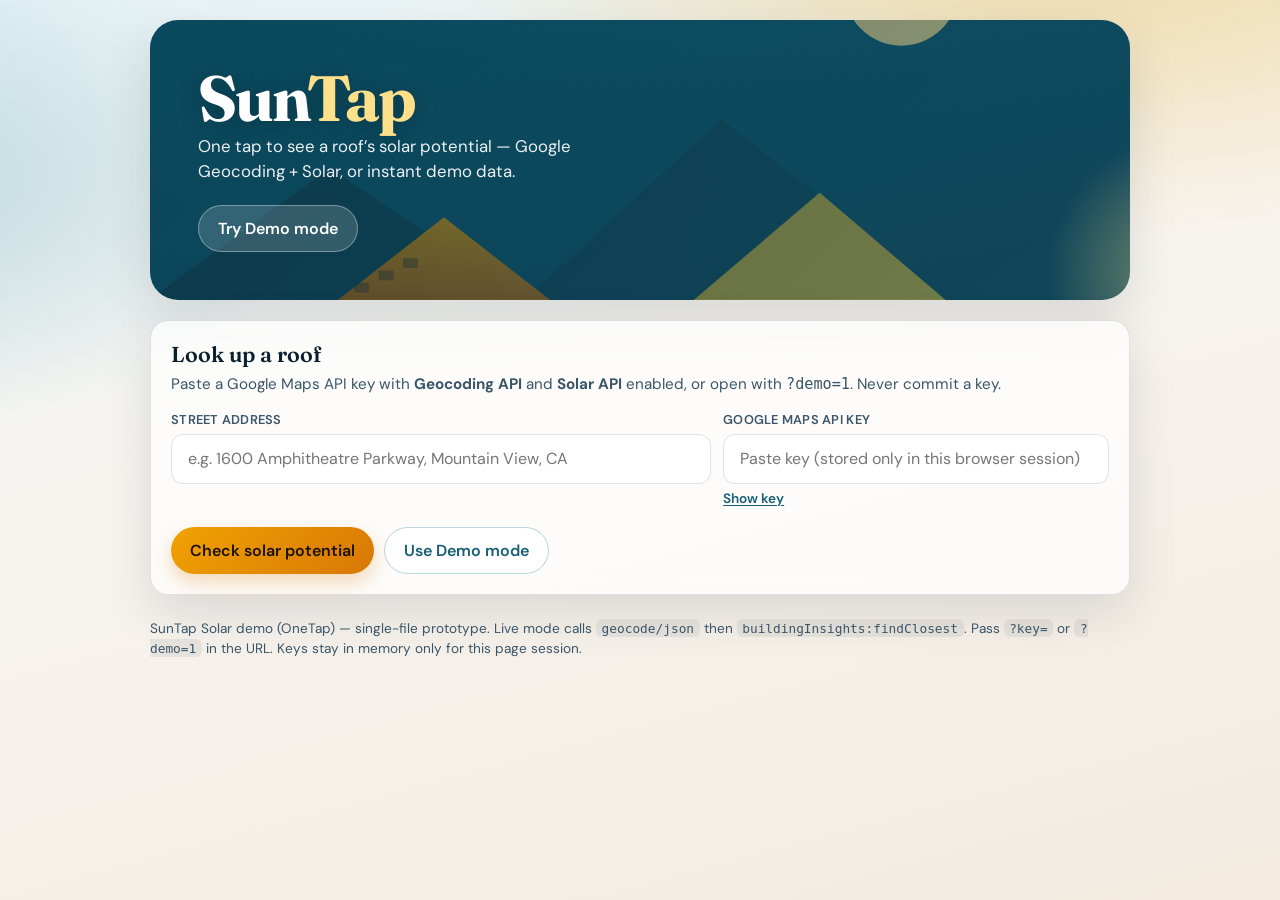
==== index.html @ 9df6df91 "Add SunTap Solar prototype Single-file vanilla HTML demo with Geocoding + Solar API lookup and Demo " ====
<!DOCTYPE html>
<html lang="en">
<head>
  <meta charset="UTF-8" />
  <meta name="viewport" content="width=device-width, initial-scale=1" />
  <title>SunTap Solar — OneTap</title>
  <link rel="preconnect" href="https://fonts.googleapis.com" />
  <link rel="preconnect" href="https://fonts.gstatic.com" crossorigin />
  <link href="https://fonts.googleapis.com/css2?family=DM+Sans:ital,opsz,wght@0,9..40,400;0,9..40,500;0,9..40,600;0,9..40,700;1,9..40,400&family=Fraunces:opsz,wght@9..144,500;9..144,600;9..144,700&display=swap" rel="stylesheet" />
  <style>
    :root {
      --ink: #0c1f2e;
      --ink-soft: #3a5568;
      --paper: #f7f4ef;
      --sun: #f0a202;
      --sun-deep: #d97706;
      --sky: #0e7490;
      --sky-deep: #155e75;
      --panel: rgba(255, 255, 255, 0.72);
      --line: rgba(12, 31, 46, 0.12);
      --ok: #0f766e;
      --warn: #b45309;
      --err: #b91c1c;
      --shadow: 0 18px 50px rgba(12, 31, 46, 0.12);
      --radius: 18px;
      --font-display: "Fraunces", Georgia, serif;
      --font-body: "DM Sans", system-ui, sans-serif;
    }

    * { box-sizing: border-box; }
    html { scroll-behavior: smooth; }
    body {
      margin: 0;
      min-height: 100vh;
      font-family: var(--font-body);
      color: var(--ink);
      background:
        radial-gradient(1200px 600px at 85% -10%, rgba(240, 162, 2, 0.35), transparent 55%),
        radial-gradient(900px 500px at -10% 20%, rgba(14, 116, 144, 0.22), transparent 50%),
        linear-gradient(165deg, #e8f4f7 0%, var(--paper) 42%, #f3ebe0 100%);
    }

    .wrap {
      width: min(980px, calc(100% - 2rem));
      margin: 0 auto;
      padding: 1.25rem 0 3rem;
    }

    header.hero {
      position: relative;
      overflow: hidden;
      border-radius: 28px;
      padding: clamp(1.75rem, 4vw, 3rem);
      color: #fff;
      background:
        linear-gradient(135deg, rgba(12, 31, 46, 0.55), rgba(21, 94, 117, 0.45)),
        url("data:image/svg+xml,%3Csvg xmlns='http://www.w3.org/2000/svg' viewBox='0 0 1200 700' preserveAspectRatio='xMidYMid slice'%3E%3Cdefs%3E%3ClinearGradient id='sky' x1='0' y1='0' x2='1' y2='1'%3E%3Cstop stop-color='%23078ba8'/%3E%3Cstop offset='1' stop-color='%230c1f2e'/%3E%3C/linearGradient%3E%3ClinearGradient id='roof' x1='0' y1='0' x2='0' y2='1'%3E%3Cstop stop-color='%23f0a202'/%3E%3Cstop offset='1' stop-color='%23b45309'/%3E%3C/linearGradient%3E%3C/defs%3E%3Crect width='1200' height='700' fill='url(%23sky)'/%3E%3Ccircle cx='920' cy='140' r='70' fill='%23ffe08a' opacity='0.95'/%3E%3Cpath d='M0 520 L220 360 L460 520 L700 300 L980 520 L1200 380 L1200 700 L0 700 Z' fill='%230b3b4a' opacity='0.55'/%3E%3Cpath d='M180 560 L360 420 L540 560 Z' fill='url(%23roof)' opacity='0.9'/%3E%3Cpath d='M620 560 L820 390 L1020 560 Z' fill='%23fbbf24' opacity='0.75'/%3E%3Crect x='250' y='500' width='18' height='12' fill='%230c1f2e' opacity='0.35'/%3E%3Crect x='280' y='485' width='18' height='12' fill='%230c1f2e' opacity='0.35'/%3E%3Crect x='310' y='470' width='18' height='12' fill='%230c1f2e' opacity='0.35'/%3E%3C/svg%3E");
      background-size: cover;
      background-position: center;
      box-shadow: var(--shadow);
      animation: rise 0.7s ease-out both;
    }

    header.hero::after {
      content: "";
      position: absolute;
      inset: auto -20% -40% auto;
      width: 280px;
      height: 280px;
      border-radius: 50%;
      background: radial-gradient(circle, rgba(255, 224, 138, 0.45), transparent 70%);
      animation: pulse 4s ease-in-out infinite;
      pointer-events: none;
    }

    .brand {
      font-family: var(--font-display);
      font-size: clamp(2.4rem, 7vw, 4rem);
      font-weight: 700;
      letter-spacing: -0.03em;
      margin: 0 0 0.35rem;
      line-height: 0.95;
      text-shadow: 0 2px 24px rgba(0, 0, 0, 0.25);
    }

    .brand span {
      color: #ffe08a;
    }

    .tagline {
      margin: 0;
      max-width: 28rem;
      font-size: 1.05rem;
      line-height: 1.45;
      color: rgba(255, 255, 255, 0.92);
    }

    .hero-actions {
      display: flex;
      flex-wrap: wrap;
      gap: 0.65rem;
      margin-top: 1.35rem;
    }

    .panel {
      margin-top: 1.25rem;
      padding: 1.25rem;
      background: var(--panel);
      backdrop-filter: blur(10px);
      border: 1px solid var(--line);
      border-radius: var(--radius);
      box-shadow: var(--shadow);
      animation: rise 0.75s ease-out 0.08s both;
    }

    .panel h2 {
      margin: 0 0 0.35rem;
      font-family: var(--font-display);
      font-size: 1.35rem;
      font-weight: 600;
    }

    .hint {
      margin: 0 0 1rem;
      color: var(--ink-soft);
      font-size: 0.95rem;
      line-height: 1.45;
    }

    label {
      display: block;
      font-size: 0.8rem;
      font-weight: 600;
      letter-spacing: 0.02em;
      text-transform: uppercase;
      color: var(--ink-soft);
      margin-bottom: 0.35rem;
    }

    .field { margin-bottom: 0.9rem; }

    input[type="text"],
    input[type="password"] {
      width: 100%;
      padding: 0.85rem 1rem;
      border: 1px solid var(--line);
      border-radius: 12px;
      background: #fff;
      color: var(--ink);
      font: inherit;
      font-size: 1rem;
      outline: none;
      transition: border-color 0.15s, box-shadow 0.15s;
    }

    input:focus {
      border-color: var(--sky);
      box-shadow: 0 0 0 3px rgba(14, 116, 144, 0.18);
    }

    .row {
      display: grid;
      grid-template-columns: 1fr;
      gap: 0.75rem;
    }

    @media (min-width: 720px) {
      .row.two { grid-template-columns: 1.4fr 1fr; }
    }

    .btn-row {
      display: flex;
      flex-wrap: wrap;
      gap: 0.6rem;
      margin-top: 0.25rem;
    }

    button, .btn {
      appearance: none;
      border: none;
      cursor: pointer;
      font: inherit;
      font-weight: 600;
      border-radius: 999px;
      padding: 0.75rem 1.2rem;
      transition: transform 0.12s ease, background 0.15s, box-shadow 0.15s;
    }

    button:active { transform: translateY(1px); }

    .btn-primary {
      background: linear-gradient(135deg, var(--sun), var(--sun-deep));
      color: #1a1200;
      box-shadow: 0 8px 20px rgba(217, 119, 6, 0.28);
    }

    .btn-primary:hover { filter: brightness(1.05); }

    .btn-secondary {
      background: #fff;
      color: var(--sky-deep);
      border: 1px solid rgba(14, 116, 144, 0.28);
    }

    .btn-ghost {
      background: rgba(255, 255, 255, 0.16);
      color: #fff;
      border: 1px solid rgba(255, 255, 255, 0.35);
    }

    .btn:disabled,
    button:disabled {
      opacity: 0.55;
      cursor: not-allowed;
      transform: none;
    }

    .status {
      display: none;
      margin-top: 0.9rem;
      padding: 0.75rem 0.9rem;
      border-radius: 12px;
      font-size: 0.92rem;
      line-height: 1.4;
    }

    .status.show { display: block; }
    .status.info { background: rgba(14, 116, 144, 0.1); color: var(--sky-deep); }
    .status.ok { background: rgba(15, 118, 110, 0.12); color: var(--ok); }
    .status.warn { background: rgba(180, 83, 9, 0.12); color: var(--warn); }
    .status.err { background: rgba(185, 28, 28, 0.1); color: var(--err); }

    .results {
      display: none;
      margin-top: 1.25rem;
      animation: rise 0.55s ease-out both;
    }

    .results.show { display: block; }

    .metrics {
      display: grid;
      grid-template-columns: repeat(2, minmax(0, 1fr));
      gap: 0.75rem;
    }

    @media (min-width: 720px) {
      .metrics { grid-template-columns: repeat(4, minmax(0, 1fr)); }
    }

    .metric {
      padding: 1rem;
      border-radius: 16px;
      background: #fff;
      border: 1px solid var(--line);
    }

    .metric .label {
      font-size: 0.75rem;
      text-transform: uppercase;
      letter-spacing: 0.04em;
      color: var(--ink-soft);
      margin: 0 0 0.35rem;
      font-weight: 600;
    }

    .metric .value {
      font-family: var(--font-display);
      font-size: 1.55rem;
      font-weight: 600;
      margin: 0;
      letter-spacing: -0.02em;
    }

    .metric .unit {
      display: block;
      margin-top: 0.15rem;
      font-family: var(--font-body);
      font-size: 0.78rem;
      font-weight: 500;
      color: var(--ink-soft);
    }

    .detail {
      margin-top: 1rem;
      padding: 1rem 1.1rem;
      border-radius: 16px;
      background: rgba(255, 255, 255, 0.85);
      border: 1px solid var(--line);
    }

    .detail h3 {
      margin: 0 0 0.5rem;
      font-family: var(--font-display);
      font-size: 1.15rem;
    }

    .detail p {
      margin: 0.35rem 0;
      color: var(--ink-soft);
      line-height: 1.45;
    }

    .detail strong { color: var(--ink); }

    .badge {
      display: inline-flex;
      align-items: center;
      gap: 0.35rem;
      margin-bottom: 0.75rem;
      padding: 0.3rem 0.7rem;
      border-radius: 999px;
      font-size: 0.78rem;
      font-weight: 600;
      background: rgba(240, 162, 2, 0.18);
      color: #92400e;
    }

    .badge.live {
      background: rgba(15, 118, 110, 0.14);
      color: var(--ok);
    }

    footer {
      margin-top: 1.5rem;
      color: var(--ink-soft);
      font-size: 0.85rem;
      line-height: 1.45;
      animation: rise 0.8s ease-out 0.12s both;
    }

    footer code {
      font-size: 0.8rem;
      background: rgba(12, 31, 46, 0.06);
      padding: 0.1rem 0.35rem;
      border-radius: 6px;
    }

    @keyframes rise {
      from { opacity: 0; transform: translateY(12px); }
      to { opacity: 1; transform: translateY(0); }
    }

    @keyframes pulse {
      0%, 100% { transform: scale(1); opacity: 0.7; }
      50% { transform: scale(1.08); opacity: 1; }
    }

    .key-toggle {
      margin-top: 0.4rem;
      font-size: 0.85rem;
      color: var(--sky-deep);
      background: none;
      border: none;
      padding: 0;
      cursor: pointer;
      font-weight: 600;
      text-decoration: underline;
      text-underline-offset: 2px;
    }
  </style>
</head>
<body>
  <div class="wrap">
    <header class="hero">
      <h1 class="brand">Sun<span>Tap</span></h1>
      <p class="tagline">One tap to see a roof’s solar potential — Google Geocoding + Solar, or instant demo data.</p>
      <div class="hero-actions">
        <button type="button" class="btn btn-ghost" id="heroDemoBtn">Try Demo mode</button>
      </div>
    </header>

    <section class="panel" aria-labelledby="lookup-heading">
      <h2 id="lookup-heading">Look up a roof</h2>
      <p class="hint">Paste a Google Maps API key with <strong>Geocoding API</strong> and <strong>Solar API</strong> enabled, or open with <code>?demo=1</code>. Never commit a key.</p>

      <div class="row two">
        <div class="field">
          <label for="address">Street address</label>
          <input id="address" type="text" placeholder="e.g. 1600 Amphitheatre Parkway, Mountain View, CA" autocomplete="street-address" />
        </div>
        <div class="field">
          <label for="apiKey">Google Maps API key</label>
          <input id="apiKey" type="password" placeholder="Paste key (stored only in this browser session)" autocomplete="off" spellcheck="false" />
          <button type="button" class="key-toggle" id="toggleKey">Show key</button>
        </div>
      </div>

      <div class="btn-row">
        <button type="button" class="btn btn-primary" id="lookupBtn">Check solar potential</button>
        <button type="button" class="btn btn-secondary" id="demoBtn">Use Demo mode</button>
      </div>

      <div id="status" class="status" role="status" aria-live="polite"></div>
    </section>

    <section id="results" class="results" aria-live="polite">
      <div class="panel">
        <div id="modeBadge" class="badge">Demo sample</div>
        <h2 id="resultTitle">Solar potential</h2>
        <p class="hint" id="resultSubtitle">Sample building near Mountain View, CA</p>

        <div class="metrics">
          <div class="metric">
            <p class="label">Max panels</p>
            <p class="value" id="mPanels">—</p>
            <span class="unit">panels on roof</span>
          </div>
          <div class="metric">
            <p class="label">Yearly energy</p>
            <p class="value" id="mEnergy">—</p>
            <span class="unit">kWh / year (DC)</span>
          </div>
          <div class="metric">
            <p class="label">Sunshine</p>
            <p class="value" id="mSun">—</p>
            <span class="unit">hours / year</span>
          </div>
          <div class="metric">
            <p class="label">Roof area</p>
            <p class="value" id="mArea">—</p>
            <span class="unit">m² usable</span>
          </div>
        </div>

        <div class="detail">
          <h3>Building details</h3>
          <p><strong>Location:</strong> <span id="dLocation">—</span></p>
          <p><strong>Imagery quality:</strong> <span id="dQuality">—</span></p>
          <p><strong>Panel model:</strong> <span id="dPanel">—</span></p>
          <p><strong>Carbon offset factor:</strong> <span id="dCarbon">—</span></p>
          <p id="dNote"></p>
        </div>
      </div>
    </section>

    <footer>
      SunTap Solar demo (OneTap) — single-file prototype. Live mode calls
      <code>geocode/json</code> then <code>buildingInsights:findClosest</code>.
      Pass <code>?key=</code> or <code>?demo=1</code> in the URL. Keys stay in memory only for this page session.
    </footer>
  </div>

  <script>
    (function () {
      const GEOCODE_URL = "https://maps.googleapis.com/maps/api/geocode/json";
      const SOLAR_URL = "https://solar.googleapis.com/v1/buildingInsights:findClosest";

      const DEMO_ADDRESS = "1600 Amphitheatre Parkway, Mountain View, CA";
      const DEMO_INSIGHTS = {
        name: "buildings/demo-suntap-001",
        center: { latitude: 37.4221, longitude: -122.0841 },
        postalCode: "94043",
        administrativeArea: "CA",
        regionCode: "US",
        imageryQuality: "HIGH",
        imageryDate: { year: 2023, month: 6, day: 12 },
        solarPotential: {
          maxArrayPanelsCount: 412,
          maxArrayAreaMeters2: 687.4,
          maxSunshineHoursPerYear: 1682,
          panelCapacityWatts: 400,
          panelHeightMeters: 1.879,
          panelWidthMeters: 1.045,
          panelLifetimeYears: 25,
          carbonOffsetFactorKgPerMwh: 428.99,
          wholeRoofStats: { areaMeters2: 912.3, groundAreaMeters2: 845.1 },
          solarPanelConfigs: [
            { panelsCount: 120, yearlyEnergyDcKwh: 58420 },
            { panelsCount: 240, yearlyEnergyDcKwh: 112890 },
            { panelsCount: 412, yearlyEnergyDcKwh: 186540 }
          ]
        }
      };

      const els = {
        address: document.getElementById("address"),
        apiKey: document.getElementById("apiKey"),
        toggleKey: document.getElementById("toggleKey"),
        lookupBtn: document.getElementById("lookupBtn"),
        demoBtn: document.getElementById("demoBtn"),
        heroDemoBtn: document.getElementById("heroDemoBtn"),
        status: document.getElementById("status"),
        results: document.getElementById("results"),
        modeBadge: document.getElementById("modeBadge"),
        resultTitle: document.getElementById("resultTitle"),
        resultSubtitle: document.getElementById("resultSubtitle"),
        mPanels: document.getElementById("mPanels"),
        mEnergy: document.getElementById("mEnergy"),
        mSun: document.getElementById("mSun"),
        mArea: document.getElementById("mArea"),
        dLocation: document.getElementById("dLocation"),
        dQuality: document.getElementById("dQuality"),
        dPanel: document.getElementById("dPanel"),
        dCarbon: document.getElementById("dCarbon"),
        dNote: document.getElementById("dNote")
      };

      const params = new URLSearchParams(window.location.search);
      const urlKey = params.get("key");
      const forceDemo = params.get("demo") === "1" || params.get("demo") === "true";

      if (urlKey) {
        els.apiKey.value = urlKey;
        // Strip key from visible URL without reloading (keeps history cleaner)
        try {
          params.delete("key");
          const clean = params.toString();
          const next = clean ? `${location.pathname}?${clean}${location.hash}` : `${location.pathname}${location.hash}`;
          history.replaceState(null, "", next);
        } catch (_) { /* ignore */ }
      }

      function setStatus(kind, message) {
        els.status.className = "status show " + kind;
        els.status.textContent = message;
      }

      function clearStatus() {
        els.status.className = "status";
        els.status.textContent = "";
      }

      function fmt(n, digits) {
        if (n == null || Number.isNaN(Number(n))) return "—";
        return Number(n).toLocaleString(undefined, {
          maximumFractionDigits: digits == null ? 0 : digits
        });
      }

      function pickEnergy(potential) {
        const configs = (potential && potential.solarPanelConfigs) || [];
        if (!configs.length) return null;
        const best = configs.reduce(function (a, b) {
          return (b.panelsCount || 0) >= (a.panelsCount || 0) ? b : a;
        });
        return best.yearlyEnergyDcKwh;
      }

      function renderInsights(insights, meta) {
        const pot = insights.solarPotential || {};
        const energy = pickEnergy(pot);

        els.modeBadge.textContent = meta.demo ? "Demo sample data" : "Live Google Solar";
        els.modeBadge.className = "badge" + (meta.demo ? "" : " live");
        els.resultTitle.textContent = meta.demo ? "Demo solar potential" : "Live solar potential";
        els.resultSubtitle.textContent = meta.addressLabel || "Matched building";

        els.mPanels.textContent = fmt(pot.maxArrayPanelsCount);
        els.mEnergy.textContent = energy == null ? "—" : fmt(Math.round(energy));
        els.mSun.textContent = fmt(pot.maxSunshineHoursPerYear);
        els.mArea.textContent = fmt(pot.maxArrayAreaMeters2, 1);

        const parts = [];
        if (insights.postalCode) parts.push(insights.postalCode);
        if (insights.administrativeArea) parts.push(insights.administrativeArea);
        if (insights.regionCode) parts.push(insights.regionCode);
        const center = insights.center
          ? `${insights.center.latitude.toFixed(5)}, ${insights.center.longitude.toFixed(5)}`
          : "—";
        els.dLocation.textContent = parts.length ? `${parts.join(", ")} · ${center}` : center;
        els.dQuality.textContent = insights.imageryQuality || "—";
        els.dPanel.textContent = pot.panelCapacityWatts
          ? `${pot.panelCapacityWatts} W · ${pot.panelWidthMeters}×${pot.panelHeightMeters} m · ${pot.panelLifetimeYears || "—"} yr life`
          : "—";
        els.dCarbon.textContent = pot.carbonOffsetFactorKgPerMwh != null
          ? `${fmt(pot.carbonOffsetFactorKgPerMwh, 1)} kg / MWh`
          : "—";
        els.dNote.textContent = meta.demo
          ? "This is illustrative sample data shaped like a buildingInsights:findClosest response. No Google bill was charged."
          : "Values come from Google Solar API buildingInsights:findClosest for the nearest building (~50 m).";

        els.results.classList.add("show");
        els.results.scrollIntoView({ behavior: "smooth", block: "start" });
      }

      async function geocodeAddress(address, key) {
        const url = `${GEOCODE_URL}?address=${encodeURIComponent(address)}&key=${encodeURIComponent(key)}`;
        const res = await fetch(url);
        const data = await res.json();
        if (data.status !== "OK" || !data.results || !data.results.length) {
          const msg = data.error_message || data.status || "Geocoding failed";
          throw new Error("Geocoding: " + msg);
        }
        const best = data.results[0];
        return {
          lat: best.geometry.location.lat,
          lng: best.geometry.location.lng,
          formatted: best.formatted_address
        };
      }

      async function fetchSolar(lat, lng, key) {
        const url =
          `${SOLAR_URL}?location.latitude=${encodeURIComponent(lat)}` +
          `&location.longitude=${encodeURIComponent(lng)}` +
          `&requiredQuality=HIGH` +
          `&key=${encodeURIComponent(key)}`;
        const res = await fetch(url);
        const data = await res.json().catch(function () { return {}; });
        if (!res.ok) {
          const msg = (data.error && data.error.message) || res.statusText || "Solar request failed";
          throw new Error("Solar API: " + msg);
        }
        return data;
      }

      async function runLive() {
        const address = (els.address.value || "").trim();
        const key = (els.apiKey.value || "").trim();
        if (!address) {
          setStatus("warn", "Enter a street address first.");
          els.address.focus();
          return;
        }
        if (!key) {
          setStatus("warn", "Paste an API key, or use Demo mode / ?demo=1 (no key needed).");
          els.apiKey.focus();
          return;
        }

        els.lookupBtn.disabled = true;
        setStatus("info", "Geocoding address…");
        try {
          const place = await geocodeAddress(address, key);
          setStatus("info", "Fetching solar building insights…");
          const insights = await fetchSolar(place.lat, place.lng, key);
          clearStatus();
          setStatus("ok", "Live lookup complete.");
          renderInsights(insights, { demo: false, addressLabel: place.formatted });
        } catch (err) {
          setStatus("err", err.message || String(err));
        } finally {
          els.lookupBtn.disabled = false;
        }
      }

      function runDemo() {
        if (!els.address.value.trim()) els.address.value = DEMO_ADDRESS;
        setStatus("ok", "Demo mode — using sample buildingInsights data (no API calls).");
        renderInsights(DEMO_INSIGHTS, {
          demo: true,
          addressLabel: els.address.value.trim() || DEMO_ADDRESS
        });
      }

      els.lookupBtn.addEventListener("click", runLive);
      els.demoBtn.addEventListener("click", runDemo);
      els.heroDemoBtn.addEventListener("click", runDemo);

      els.address.addEventListener("keydown", function (e) {
        if (e.key === "Enter") runLive();
      });

      els.toggleKey.addEventListener("click", function () {
        const showing = els.apiKey.type === "text";
        els.apiKey.type = showing ? "password" : "text";
        els.toggleKey.textContent = showing ? "Show key" : "Hide key";
      });

      if (forceDemo) {
        runDemo();
      }
    })();
  </script>
</body>
</html>
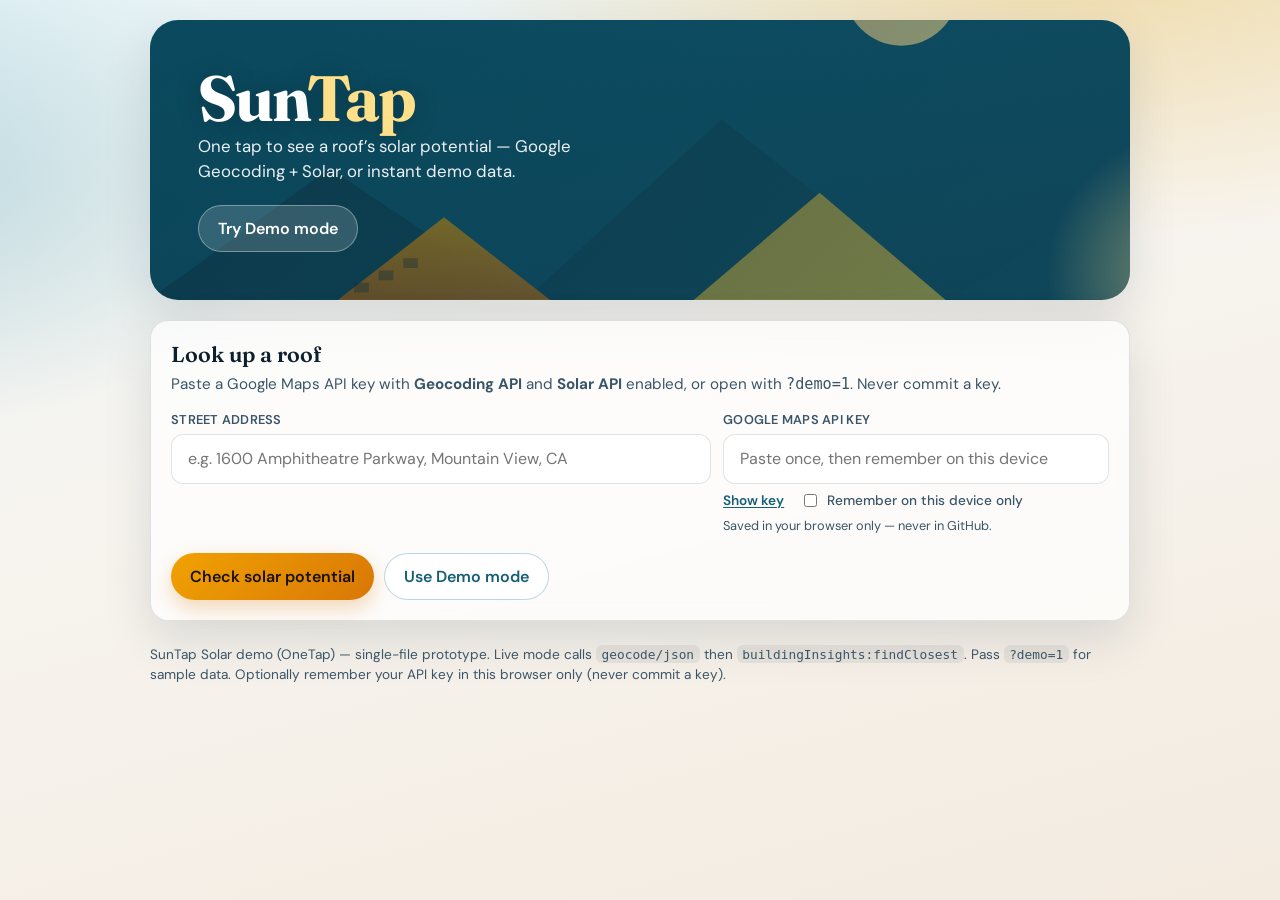
==== commit 40a912ff: "Add remember-API-key on this device only Store the Google key in browser localStorage when opted in " ====
--- a/index.html
+++ b/index.html
@@ -347,7 +347,6 @@
     }
 
     .key-toggle {
-      margin-top: 0.4rem;
       font-size: 0.85rem;
       color: var(--sky-deep);
       background: none;
@@ -357,6 +356,43 @@
       font-weight: 600;
       text-decoration: underline;
       text-underline-offset: 2px;
+    }
+
+    .key-actions {
+      display: flex;
+      flex-wrap: wrap;
+      align-items: center;
+      gap: 0.75rem 1rem;
+      margin-top: 0.45rem;
+    }
+
+    .remember {
+      display: inline-flex;
+      align-items: center;
+      gap: 0.4rem;
+      margin: 0;
+      font-size: 0.85rem;
+      font-weight: 500;
+      text-transform: none;
+      letter-spacing: 0;
+      color: var(--ink-soft);
+      cursor: pointer;
+    }
+
+    .remember input {
+      width: auto;
+      accent-color: var(--sky);
+    }
+
+    .key-note {
+      margin: 0.45rem 0 0;
+      font-size: 0.8rem;
+      color: var(--ink-soft);
+    }
+
+    .key-note.saved {
+      color: var(--ok);
+      font-weight: 600;
     }
   </style>
 </head>
@@ -381,8 +417,16 @@
         </div>
         <div class="field">
           <label for="apiKey">Google Maps API key</label>
-          <input id="apiKey" type="password" placeholder="Paste key (stored only in this browser session)" autocomplete="off" spellcheck="false" />
-          <button type="button" class="key-toggle" id="toggleKey">Show key</button>
+          <input id="apiKey" type="password" placeholder="Paste once, then remember on this device" autocomplete="off" spellcheck="false" />
+          <div class="key-actions">
+            <button type="button" class="key-toggle" id="toggleKey">Show key</button>
+            <label class="remember">
+              <input type="checkbox" id="rememberKey" />
+              Remember on this device only
+            </label>
+            <button type="button" class="key-toggle" id="clearKey" hidden>Forget saved key</button>
+          </div>
+          <p class="key-note" id="keyNote">Saved in your browser only — never in GitHub.</p>
         </div>
       </div>
 
@@ -437,7 +481,7 @@
     <footer>
       SunTap Solar demo (OneTap) — single-file prototype. Live mode calls
       <code>geocode/json</code> then <code>buildingInsights:findClosest</code>.
-      Pass <code>?key=</code> or <code>?demo=1</code> in the URL. Keys stay in memory only for this page session.
+      Pass <code>?demo=1</code> for sample data. Optionally remember your API key in this browser only (never commit a key).
     </footer>
   </div>
 
@@ -473,10 +517,15 @@
         }
       };
 
+      const STORAGE_KEY = "suntap_api_key";
+
       const els = {
         address: document.getElementById("address"),
         apiKey: document.getElementById("apiKey"),
         toggleKey: document.getElementById("toggleKey"),
+        rememberKey: document.getElementById("rememberKey"),
+        clearKey: document.getElementById("clearKey"),
+        keyNote: document.getElementById("keyNote"),
         lookupBtn: document.getElementById("lookupBtn"),
         demoBtn: document.getElementById("demoBtn"),
         heroDemoBtn: document.getElementById("heroDemoBtn"),
@@ -500,6 +549,54 @@
       const urlKey = params.get("key");
       const forceDemo = params.get("demo") === "1" || params.get("demo") === "true";
 
+      function updateKeyUi(saved) {
+        els.rememberKey.checked = !!saved;
+        els.clearKey.hidden = !saved;
+        if (saved) {
+          els.keyNote.textContent = "Key saved on this device. You can just enter an address.";
+          els.keyNote.classList.add("saved");
+        } else {
+          els.keyNote.textContent = "Saved in your browser only — never in GitHub.";
+          els.keyNote.classList.remove("saved");
+        }
+      }
+
+      function loadSavedKey() {
+        try {
+          const saved = localStorage.getItem(STORAGE_KEY);
+          if (saved) {
+            els.apiKey.value = saved;
+            updateKeyUi(true);
+            return true;
+          }
+        } catch (_) { /* private mode / blocked storage */ }
+        updateKeyUi(false);
+        return false;
+      }
+
+      function persistKeyIfRequested() {
+        const key = (els.apiKey.value || "").trim();
+        try {
+          if (els.rememberKey.checked && key) {
+            localStorage.setItem(STORAGE_KEY, key);
+            updateKeyUi(true);
+          } else if (!els.rememberKey.checked) {
+            localStorage.removeItem(STORAGE_KEY);
+            updateKeyUi(false);
+          }
+        } catch (_) {
+          setStatus("warn", "Could not save the key in this browser (storage blocked).");
+        }
+      }
+
+      function forgetKey() {
+        try { localStorage.removeItem(STORAGE_KEY); } catch (_) { /* ignore */ }
+        els.apiKey.value = "";
+        els.rememberKey.checked = false;
+        updateKeyUi(false);
+        setStatus("ok", "Saved key forgotten on this device.");
+      }
+
       if (urlKey) {
         els.apiKey.value = urlKey;
         // Strip key from visible URL without reloading (keeps history cleaner)
@@ -509,6 +606,8 @@
           const next = clean ? `${location.pathname}?${clean}${location.hash}` : `${location.pathname}${location.hash}`;
           history.replaceState(null, "", next);
         } catch (_) { /* ignore */ }
+      } else {
+        loadSavedKey();
       }
 
       function setStatus(kind, message) {
@@ -614,10 +713,12 @@
           return;
         }
         if (!key) {
-          setStatus("warn", "Paste an API key, or use Demo mode / ?demo=1 (no key needed).");
+          setStatus("warn", "Paste an API key (or enable Remember after pasting), or use Demo mode.");
           els.apiKey.focus();
           return;
         }
+
+        persistKeyIfRequested();
 
         els.lookupBtn.disabled = true;
         setStatus("info", "Geocoding address…");
@@ -658,6 +759,23 @@
         els.toggleKey.textContent = showing ? "Show key" : "Hide key";
       });
 
+      els.rememberKey.addEventListener("change", function () {
+        if (els.rememberKey.checked) {
+          persistKeyIfRequested();
+          if (!(els.apiKey.value || "").trim()) {
+            setStatus("warn", "Paste your API key first, then check Remember.");
+            els.rememberKey.checked = false;
+            updateKeyUi(false);
+          } else {
+            setStatus("ok", "Key will stay on this device. Next time, just enter an address.");
+          }
+        } else {
+          forgetKey();
+        }
+      });
+
+      els.clearKey.addEventListener("click", forgetKey);
+
       if (forceDemo) {
         runDemo();
       }
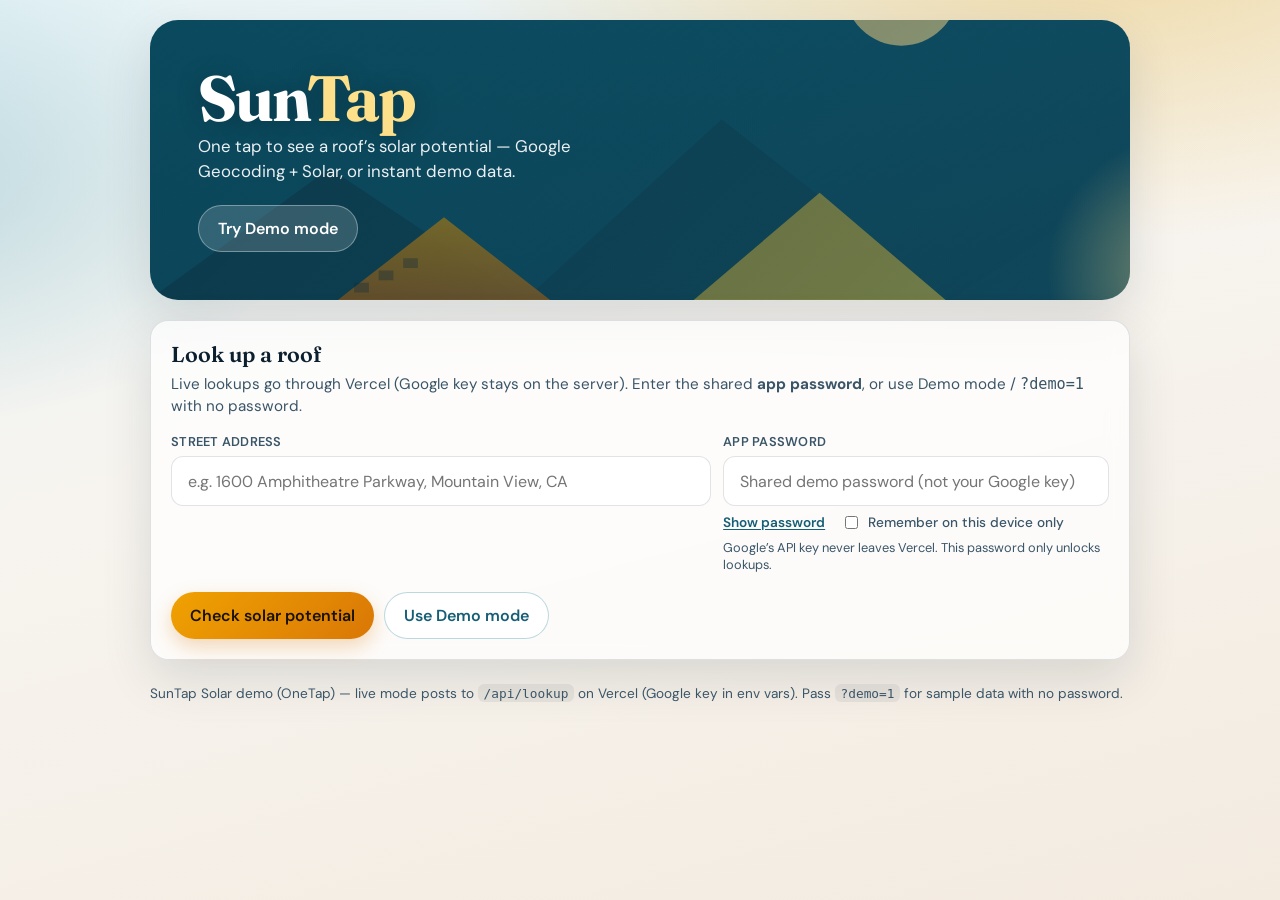
==== commit 587729db: "Add Vercel /api/lookup with password-gated Google key Live lookups use server env GOOGLE_MAPS_API_KE" ====
--- a/index.html
+++ b/index.html
@@ -408,7 +408,7 @@
 
     <section class="panel" aria-labelledby="lookup-heading">
       <h2 id="lookup-heading">Look up a roof</h2>
-      <p class="hint">Paste a Google Maps API key with <strong>Geocoding API</strong> and <strong>Solar API</strong> enabled, or open with <code>?demo=1</code>. Never commit a key.</p>
+      <p class="hint">Live lookups go through Vercel (Google key stays on the server). Enter the shared <strong>app password</strong>, or use Demo mode / <code>?demo=1</code> with no password.</p>
 
       <div class="row two">
         <div class="field">
@@ -416,17 +416,17 @@
           <input id="address" type="text" placeholder="e.g. 1600 Amphitheatre Parkway, Mountain View, CA" autocomplete="street-address" />
         </div>
         <div class="field">
-          <label for="apiKey">Google Maps API key</label>
-          <input id="apiKey" type="password" placeholder="Paste once, then remember on this device" autocomplete="off" spellcheck="false" />
+          <label for="appPassword">App password</label>
+          <input id="appPassword" type="password" placeholder="Shared demo password (not your Google key)" autocomplete="current-password" spellcheck="false" />
           <div class="key-actions">
-            <button type="button" class="key-toggle" id="toggleKey">Show key</button>
+            <button type="button" class="key-toggle" id="toggleKey">Show password</button>
             <label class="remember">
               <input type="checkbox" id="rememberKey" />
               Remember on this device only
             </label>
-            <button type="button" class="key-toggle" id="clearKey" hidden>Forget saved key</button>
+            <button type="button" class="key-toggle" id="clearKey" hidden>Forget password</button>
           </div>
-          <p class="key-note" id="keyNote">Saved in your browser only — never in GitHub.</p>
+          <p class="key-note" id="keyNote">Google’s API key never leaves Vercel. This password only unlocks lookups.</p>
         </div>
       </div>
 
@@ -479,17 +479,13 @@
     </section>
 
     <footer>
-      SunTap Solar demo (OneTap) — single-file prototype. Live mode calls
-      <code>geocode/json</code> then <code>buildingInsights:findClosest</code>.
-      Pass <code>?demo=1</code> for sample data. Optionally remember your API key in this browser only (never commit a key).
+      SunTap Solar demo (OneTap) — live mode posts to <code>/api/lookup</code> on Vercel
+      (Google key in env vars). Pass <code>?demo=1</code> for sample data with no password.
     </footer>
   </div>
 
   <script>
     (function () {
-      const GEOCODE_URL = "https://maps.googleapis.com/maps/api/geocode/json";
-      const SOLAR_URL = "https://solar.googleapis.com/v1/buildingInsights:findClosest";
-
       const DEMO_ADDRESS = "1600 Amphitheatre Parkway, Mountain View, CA";
       const DEMO_INSIGHTS = {
         name: "buildings/demo-suntap-001",
@@ -517,11 +513,11 @@
         }
       };
 
-      const STORAGE_KEY = "suntap_api_key";
+      const STORAGE_KEY = "suntap_app_password";
 
       const els = {
         address: document.getElementById("address"),
-        apiKey: document.getElementById("apiKey"),
+        appPassword: document.getElementById("appPassword"),
         toggleKey: document.getElementById("toggleKey"),
         rememberKey: document.getElementById("rememberKey"),
         clearKey: document.getElementById("clearKey"),
@@ -546,26 +542,25 @@
       };
 
       const params = new URLSearchParams(window.location.search);
-      const urlKey = params.get("key");
       const forceDemo = params.get("demo") === "1" || params.get("demo") === "true";
 
       function updateKeyUi(saved) {
         els.rememberKey.checked = !!saved;
         els.clearKey.hidden = !saved;
         if (saved) {
-          els.keyNote.textContent = "Key saved on this device. You can just enter an address.";
+          els.keyNote.textContent = "Password saved on this device. You can just enter an address.";
           els.keyNote.classList.add("saved");
         } else {
-          els.keyNote.textContent = "Saved in your browser only — never in GitHub.";
+          els.keyNote.textContent = "Google’s API key never leaves Vercel. This password only unlocks lookups.";
           els.keyNote.classList.remove("saved");
         }
       }
 
-      function loadSavedKey() {
+      function loadSavedPassword() {
         try {
           const saved = localStorage.getItem(STORAGE_KEY);
           if (saved) {
-            els.apiKey.value = saved;
+            els.appPassword.value = saved;
             updateKeyUi(true);
             return true;
           }
@@ -574,41 +569,30 @@
         return false;
       }
 
-      function persistKeyIfRequested() {
-        const key = (els.apiKey.value || "").trim();
+      function persistPasswordIfRequested() {
+        const password = els.appPassword.value || "";
         try {
-          if (els.rememberKey.checked && key) {
-            localStorage.setItem(STORAGE_KEY, key);
+          if (els.rememberKey.checked && password) {
+            localStorage.setItem(STORAGE_KEY, password);
             updateKeyUi(true);
           } else if (!els.rememberKey.checked) {
             localStorage.removeItem(STORAGE_KEY);
             updateKeyUi(false);
           }
         } catch (_) {
-          setStatus("warn", "Could not save the key in this browser (storage blocked).");
+          setStatus("warn", "Could not save the password in this browser (storage blocked).");
         }
       }
 
-      function forgetKey() {
+      function forgetPassword() {
         try { localStorage.removeItem(STORAGE_KEY); } catch (_) { /* ignore */ }
-        els.apiKey.value = "";
+        els.appPassword.value = "";
         els.rememberKey.checked = false;
         updateKeyUi(false);
-        setStatus("ok", "Saved key forgotten on this device.");
-      }
-
-      if (urlKey) {
-        els.apiKey.value = urlKey;
-        // Strip key from visible URL without reloading (keeps history cleaner)
-        try {
-          params.delete("key");
-          const clean = params.toString();
-          const next = clean ? `${location.pathname}?${clean}${location.hash}` : `${location.pathname}${location.hash}`;
-          history.replaceState(null, "", next);
-        } catch (_) { /* ignore */ }
-      } else {
-        loadSavedKey();
-      }
+        setStatus("ok", "Saved password forgotten on this device.");
+      }
+
+      loadSavedPassword();
 
       function setStatus(kind, message) {
         els.status.className = "status show " + kind;
@@ -667,70 +651,49 @@
           : "—";
         els.dNote.textContent = meta.demo
           ? "This is illustrative sample data shaped like a buildingInsights:findClosest response. No Google bill was charged."
-          : "Values come from Google Solar API buildingInsights:findClosest for the nearest building (~50 m).";
+          : "Values come from Google Solar via your Vercel /api/lookup (Google key stays on the server).";
 
         els.results.classList.add("show");
         els.results.scrollIntoView({ behavior: "smooth", block: "start" });
       }
 
-      async function geocodeAddress(address, key) {
-        const url = `${GEOCODE_URL}?address=${encodeURIComponent(address)}&key=${encodeURIComponent(key)}`;
-        const res = await fetch(url);
-        const data = await res.json();
-        if (data.status !== "OK" || !data.results || !data.results.length) {
-          const msg = data.error_message || data.status || "Geocoding failed";
-          throw new Error("Geocoding: " + msg);
-        }
-        const best = data.results[0];
-        return {
-          lat: best.geometry.location.lat,
-          lng: best.geometry.location.lng,
-          formatted: best.formatted_address
-        };
-      }
-
-      async function fetchSolar(lat, lng, key) {
-        const url =
-          `${SOLAR_URL}?location.latitude=${encodeURIComponent(lat)}` +
-          `&location.longitude=${encodeURIComponent(lng)}` +
-          `&requiredQuality=HIGH` +
-          `&key=${encodeURIComponent(key)}`;
-        const res = await fetch(url);
-        const data = await res.json().catch(function () { return {}; });
-        if (!res.ok) {
-          const msg = (data.error && data.error.message) || res.statusText || "Solar request failed";
-          throw new Error("Solar API: " + msg);
-        }
-        return data;
-      }
-
       async function runLive() {
         const address = (els.address.value || "").trim();
-        const key = (els.apiKey.value || "").trim();
+        const password = els.appPassword.value || "";
         if (!address) {
           setStatus("warn", "Enter a street address first.");
           els.address.focus();
           return;
         }
-        if (!key) {
-          setStatus("warn", "Paste an API key (or enable Remember after pasting), or use Demo mode.");
-          els.apiKey.focus();
+        if (!password) {
+          setStatus("warn", "Enter the app password, or use Demo mode.");
+          els.appPassword.focus();
           return;
         }
 
-        persistKeyIfRequested();
+        persistPasswordIfRequested();
 
         els.lookupBtn.disabled = true;
-        setStatus("info", "Geocoding address…");
+        setStatus("info", "Looking up solar potential…");
         try {
-          const place = await geocodeAddress(address, key);
-          setStatus("info", "Fetching solar building insights…");
-          const insights = await fetchSolar(place.lat, place.lng, key);
+          const res = await fetch("/api/lookup", {
+            method: "POST",
+            headers: { "Content-Type": "application/json" },
+            body: JSON.stringify({ address: address, password: password })
+          });
+          const data = await res.json().catch(function () { return {}; });
+          if (!res.ok) {
+            throw new Error(data.error || res.statusText || "Lookup failed");
+          }
           clearStatus();
           setStatus("ok", "Live lookup complete.");
-          renderInsights(insights, { demo: false, addressLabel: place.formatted });
+          renderInsights(data.insights, { demo: false, addressLabel: data.addressLabel });
         } catch (err) {
-          setStatus("err", err.message || String(err));
+          var msg = err.message || String(err);
+          if (msg === "Failed to fetch" || /NetworkError/i.test(msg)) {
+            msg = "Could not reach /api/lookup. Open the Vercel URL (not a local file), and confirm env vars are set.";
+          }
+          setStatus("err", msg);
         } finally {
           els.lookupBtn.disabled = false;
         }
@@ -752,29 +715,32 @@
       els.address.addEventListener("keydown", function (e) {
         if (e.key === "Enter") runLive();
       });
+      els.appPassword.addEventListener("keydown", function (e) {
+        if (e.key === "Enter") runLive();
+      });
 
       els.toggleKey.addEventListener("click", function () {
-        const showing = els.apiKey.type === "text";
-        els.apiKey.type = showing ? "password" : "text";
-        els.toggleKey.textContent = showing ? "Show key" : "Hide key";
+        const showing = els.appPassword.type === "text";
+        els.appPassword.type = showing ? "password" : "text";
+        els.toggleKey.textContent = showing ? "Show password" : "Hide password";
       });
 
       els.rememberKey.addEventListener("change", function () {
         if (els.rememberKey.checked) {
-          persistKeyIfRequested();
-          if (!(els.apiKey.value || "").trim()) {
-            setStatus("warn", "Paste your API key first, then check Remember.");
+          if (!(els.appPassword.value || "")) {
+            setStatus("warn", "Enter the app password first, then check Remember.");
             els.rememberKey.checked = false;
             updateKeyUi(false);
           } else {
-            setStatus("ok", "Key will stay on this device. Next time, just enter an address.");
+            persistPasswordIfRequested();
+            setStatus("ok", "Password will stay on this device. Next time, just enter an address.");
           }
         } else {
-          forgetKey();
+          forgetPassword();
         }
       });
 
-      els.clearKey.addEventListener("click", forgetKey);
+      els.clearKey.addEventListener("click", forgetPassword);
 
       if (forceDemo) {
         runDemo();
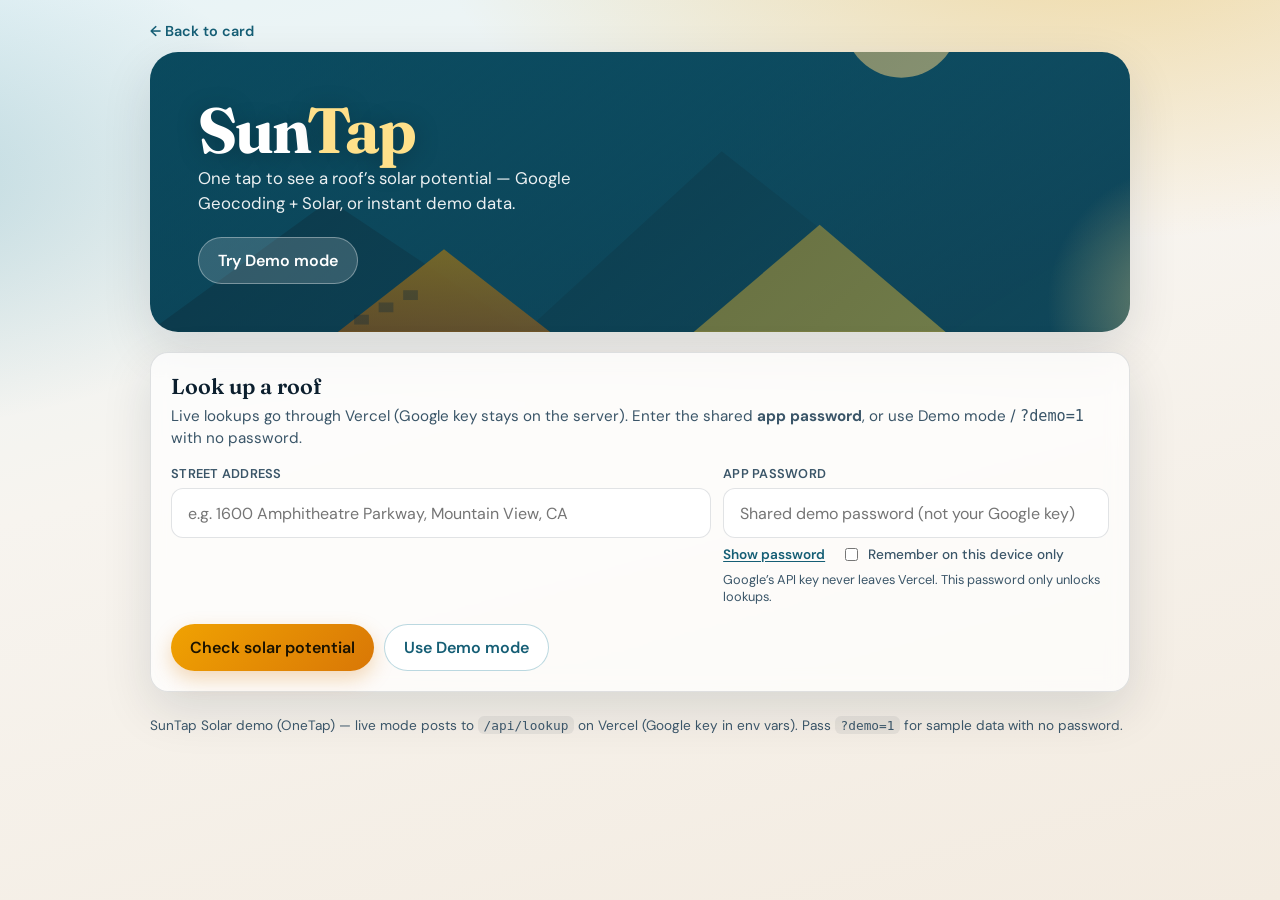
==== commit eb5e83d2: "Add OneTap card hub with trade routing Post-tap landing (card.html) chooses Solar → SunTap or placeh" ====
--- a/index.html
+++ b/index.html
@@ -394,10 +394,22 @@
       color: var(--ok);
       font-weight: 600;
     }
+
+    .back-card {
+      display: inline-flex;
+      margin: 0 0 0.75rem;
+      font-size: 0.9rem;
+      font-weight: 600;
+      color: var(--sky-deep);
+      text-decoration: none;
+    }
+
+    .back-card:hover { text-decoration: underline; text-underline-offset: 3px; }
   </style>
 </head>
 <body>
   <div class="wrap">
+    <a class="back-card" href="card.html">← Back to card</a>
     <header class="hero">
       <h1 class="brand">Sun<span>Tap</span></h1>
       <p class="tagline">One tap to see a roof’s solar potential — Google Geocoding + Solar, or instant demo data.</p>
